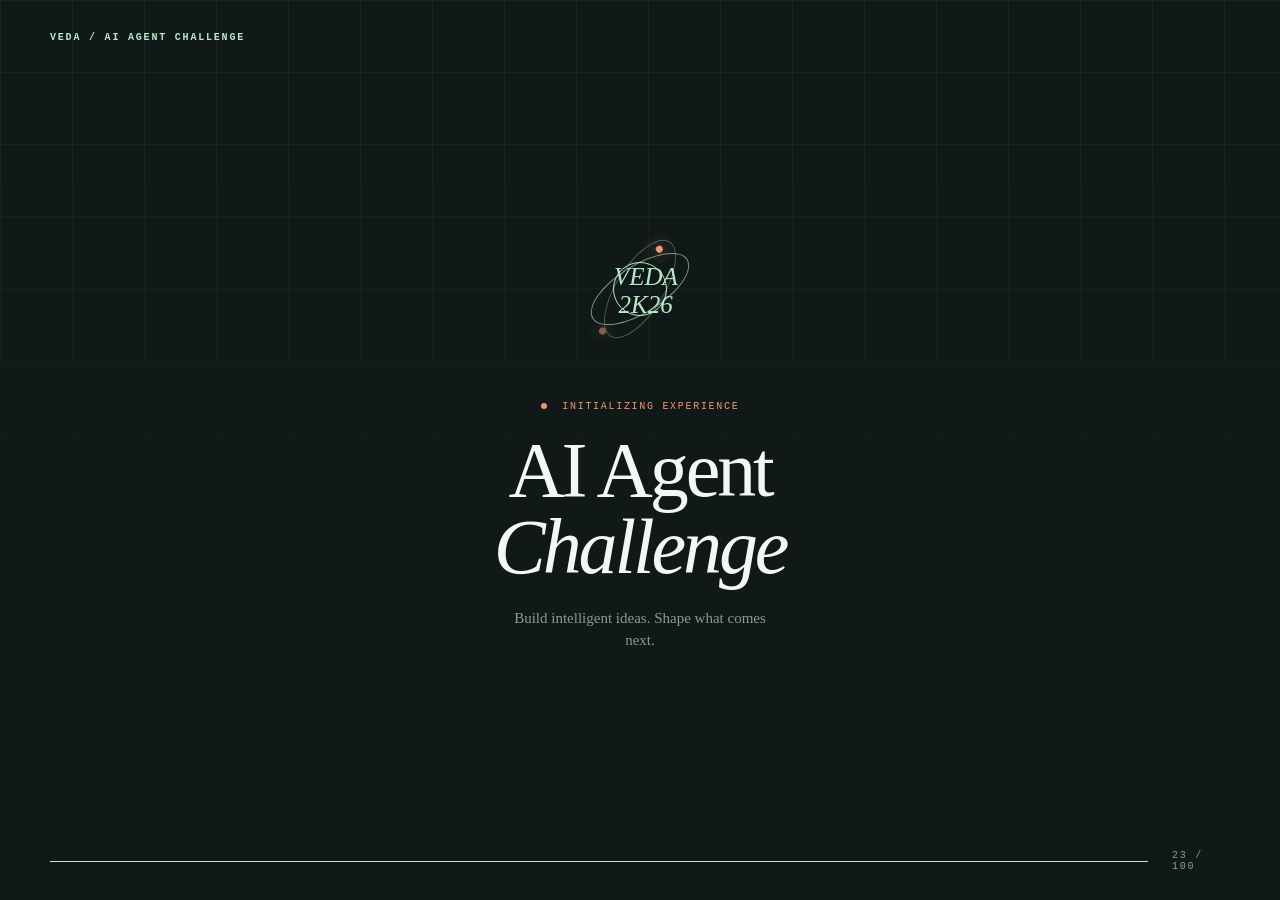
==== frontend/main.html @ 8b05ad35 "feat: Update problem statement duration to 3 hours and enhance countdown timer functionality - Chang" ====
<!DOCTYPE html>
<html lang="en">
    <head>
    <meta charset="UTF-8" />
    <meta name="viewport" content="width=device-width, initial-scale=1.0" />
    <link rel="stylesheet" href="inner.css" />
    <title>Veda | AI Agent Challenge</title>
    </head>
    <body>
    <main class="loader" aria-label="Loading Veda">
        <div class="loader__topline">
            <span class="loader__eyebrow">VEDA / AI AGENT CHALLENGE</span>
            <!-- <span class="loader__version">VEDA 2K26</span> -->
        </div>

        <section class="loader__content">
            <div class="loader__mark" aria-hidden="true">
                <span class="loader__orbit loader__orbit--one"></span>
                <span class="loader__orbit loader__orbit--two"></span>
                <span class="loader__core">VEDA 2K26</span>
            </div>
            <p class="loader__status"><span></span> Initializing experience</p>
            <h1>AI Agent<br><em>Challenge</em></h1>
            <p class="loader__caption">Build intelligent ideas. Shape what comes next.</p>
        </section>

        <div class="loader__footer">
            <div class="loader__progress" role="progressbar" aria-label="Loading" aria-valuemin="0" aria-valuemax="100" aria-valuenow="0">
                <span></span>
            </div>
            <span class="loader__percent">00 / 100</span>
        </div>
    </main>
    <script>
    const progress = document.querySelector('.loader__progress');
    const progressLabel = document.querySelector('.loader__percent');
    const startedAt = Date.now();
    const duration = 7000;

    const updateProgress = () => {
        const value = Math.min(100, Math.floor(((Date.now() - startedAt) / duration) * 100));
        progress.setAttribute('aria-valuenow', value);
        progressLabel.textContent = `${String(value).padStart(2, '0')} / 100`;
        if (value < 100) requestAnimationFrame(updateProgress);
    };

    updateProgress();
    setTimeout(() => {
        window.location.href = "./index.html";
    }, duration);
</script>
    </body>
</html>
---- frontend/inner.css ----
:root {
  --ink: #101917;
  --muted: #8c9a91;
  --line: rgba(218, 231, 219, 0.18);
  --mint: #b9e7c8;
  --coral: #f29572;
}

* {
  box-sizing: border-box;
}

body {
  margin: 0;
  min-height: 100vh;
  overflow: hidden;
  color: #f4f7f1;
  background: var(--ink);
  font-family: Georgia, 'Times New Roman', serif;
}

body::before {
  position: fixed;
  inset: 0;
  z-index: -1;
  content: '';
  opacity: 0.3;
  background-image: linear-gradient(var(--line) 1px, transparent 1px), linear-gradient(90deg, var(--line) 1px, transparent 1px);
  background-size: 72px 72px;
  mask-image: linear-gradient(to bottom, black, transparent 75%);
}

.loader {
  display: flex;
  flex-direction: column;
  justify-content: space-between;
  width: min(100% - 48px, 1180px);
  min-height: 100vh;
  padding: 32px 0 28px;
  margin: auto;
}

.loader__topline,
.loader__footer {
  display: flex;
  align-items: center;
  justify-content: space-between;
  font-family: 'Courier New', monospace;
  font-size: 10px;
  letter-spacing: 0.18em;
}

.loader__eyebrow {
  color: var(--mint);
  font-weight: bold;
}

.loader__version,
.loader__percent {
  color: var(--muted);
}

.loader__content {
  position: relative;
  align-self: center;
  width: min(100%, 570px);
  padding: 30px 0 48px;
  text-align: center;
  animation: reveal 900ms cubic-bezier(0.22, 1, 0.36, 1) both;
}

.loader__mark {
  position: relative;
  display: grid;
  place-items: center;
  width: 132px;
  height: 132px;
  margin: 0 auto 46px;
}

.loader__core {
  display: grid;
  place-items: center;
  width: 54px;
  height: 54px;
  border: 1px solid var(--mint);
  border-radius: 50%;
  color: var(--mint);
  font-size: 25px;
  font-style: italic;
  animation: breathe 2.6s ease-in-out infinite;
}

.loader__orbit {
  position: absolute;
  width: 112px;
  height: 48px;
  border: 1px solid rgba(185, 231, 200, 0.62);
  border-radius: 50%;
  transform: rotate(-32deg);
  animation: orbit 7s linear infinite;
}

.loader__orbit::after {
  position: absolute;
  top: -4px;
  right: 14px;
  width: 7px;
  height: 7px;
  content: '';
  border-radius: 50%;
  background: var(--coral);
  box-shadow: 0 0 16px rgba(242, 149, 114, 0.8);
}

.loader__orbit--two {
  width: 48px;
  height: 112px;
  transform: rotate(32deg);
  animation-direction: reverse;
  opacity: 0.55;
}

.loader__orbit--two::after {
  top: auto;
  right: auto;
  bottom: -4px;
  left: 10px;
}

.loader__status {
  margin: 0 0 20px;
  color: var(--coral);
  font-family: 'Courier New', monospace;
  font-size: 10px;
  letter-spacing: 0.17em;
  text-transform: uppercase;
}

.loader__status span {
  display: inline-block;
  width: 6px;
  height: 6px;
  margin-right: 8px;
  border-radius: 50%;
  background: var(--coral);
  animation: blink 1.2s ease-in-out infinite;
}

h1 {
  margin: 0;
  color: #f4f7f1;
  font-size: clamp(42px, 7vw, 78px);
  font-weight: normal;
  letter-spacing: -0.04em;
  line-height: 0.98;
}

.loader__caption {
  max-width: 270px;
  margin: 22px auto 0;
  color: var(--muted);
  font-size: 15px;
  line-height: 1.5;
}

.loader__footer {
  gap: 24px;
}

.loader__progress {
  width: 100%;
  height: 1px;
  overflow: hidden;
  background: var(--line);
}

.loader__progress span {
  display: block;
  width: 0;
  height: 100%;
  background: var(--mint);
  animation: loading 3.4s linear forwards;
}

@keyframes loading {
  to { width: 100%; }
}

@keyframes reveal {
  from { opacity: 0; transform: translateY(16px); }
  to { opacity: 1; transform: translateY(0); }
}

@keyframes breathe {
  50% { box-shadow: 0 0 0 10px rgba(185, 231, 200, 0.04); }
}

@keyframes orbit {
  to { transform: rotate(328deg); }
}

@keyframes blink {
  50% { opacity: 0.3; }
}

@media (max-width: 560px) {
  .loader {
    width: min(100% - 32px, 1180px);
    padding-top: 22px;
    padding-bottom: 22px;
  }

  .loader__content {
    padding-bottom: 28px;
  }

  .loader__mark {
    margin-bottom: 34px;
  }

  h1 {
    font-size: clamp(40px, 13vw, 60px);
  }
}

@media (prefers-reduced-motion: reduce) {
  *,
  *::before,
  *::after {
    animation-duration: 0.01ms !important;
    animation-iteration-count: 1 !important;
  }
}
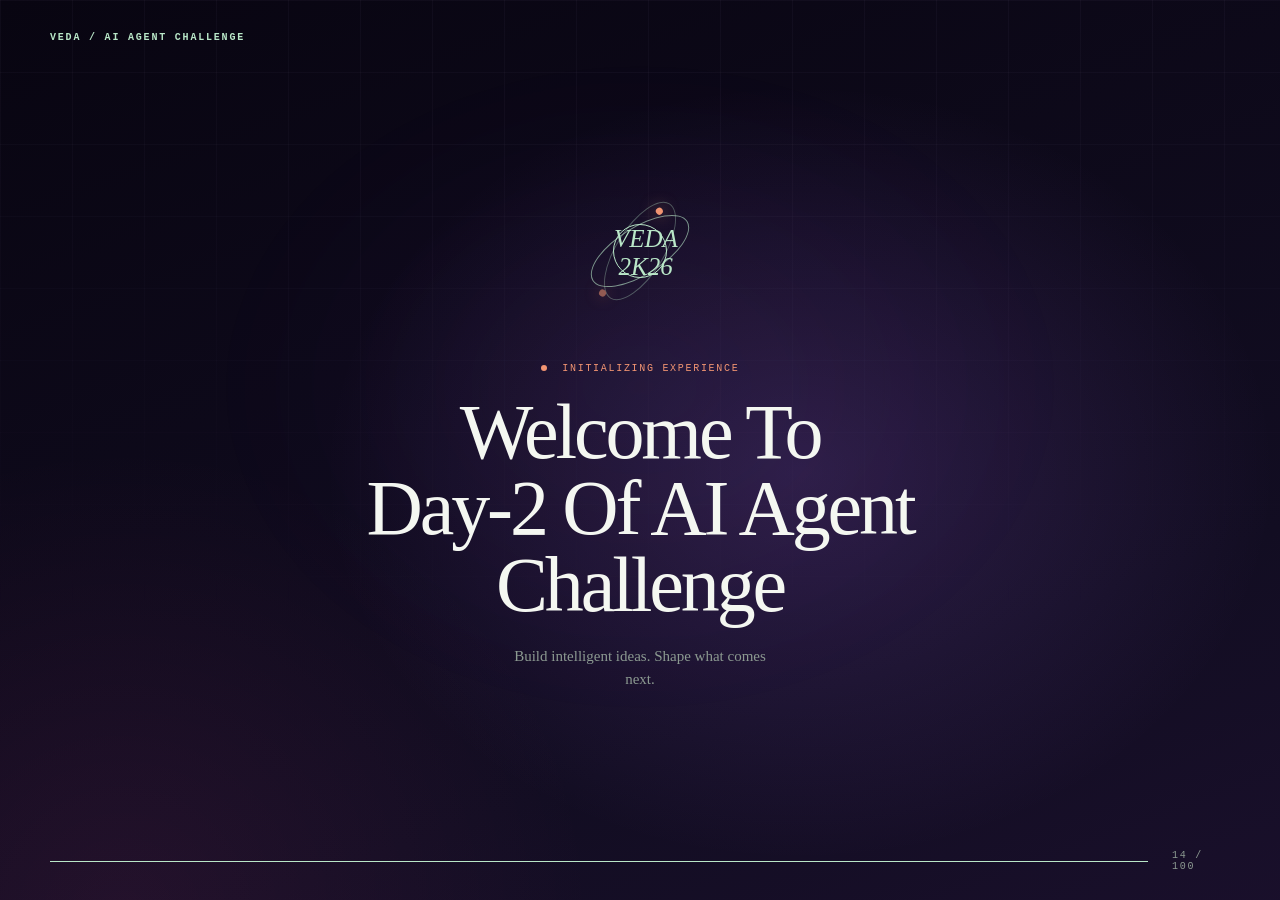
==== commit 2534a04d: "Update VEDA challenge content and styling" ====
--- a/frontend/main.html
+++ b/frontend/main.html
@@ -12,7 +12,7 @@
             <span class="loader__eyebrow">VEDA / AI AGENT CHALLENGE</span>
             <!-- <span class="loader__version">VEDA 2K26</span> -->
         </div>
-
+ 
         <section class="loader__content">
             <div class="loader__mark" aria-hidden="true">
                 <span class="loader__orbit loader__orbit--one"></span>
@@ -20,7 +20,7 @@
                 <span class="loader__core">VEDA 2K26</span>
             </div>
             <p class="loader__status"><span></span> Initializing experience</p>
-            <h1>AI Agent<br><em>Challenge</em></h1>
+            <h1> Welcome To <br> Day-2  Of AI Agent Challenge</em></h1>
             <p class="loader__caption">Build intelligent ideas. Shape what comes next.</p>
         </section>
 
@@ -35,15 +35,15 @@
     const progress = document.querySelector('.loader__progress');
     const progressLabel = document.querySelector('.loader__percent');
     const startedAt = Date.now();
-    const duration = 7000;
-
+    const duration = 15000;
+    
     const updateProgress = () => {
         const value = Math.min(100, Math.floor(((Date.now() - startedAt) / duration) * 100));
         progress.setAttribute('aria-valuenow', value);
         progressLabel.textContent = `${String(value).padStart(2, '0')} / 100`;
         if (value < 100) requestAnimationFrame(updateProgress);
     };
-
+    
     updateProgress();
     setTimeout(() => {
         window.location.href = "./index.html";
--- a/frontend/inner.css
+++ b/frontend/inner.css
@@ -1,7 +1,7 @@
 :root {
-  --ink: #101917;
+  --ink: #120d22;
   --muted: #8c9a91;
-  --line: rgba(218, 231, 219, 0.18);
+  --line: rgba(226, 211, 255, 0.12);
   --mint: #b9e7c8;
   --coral: #f29572;
 }
@@ -15,7 +15,12 @@
   min-height: 100vh;
   overflow: hidden;
   color: #f4f7f1;
-  background: var(--ink);
+  background:
+    radial-gradient(ellipse at 50% 42%, rgba(177, 112, 255, 0.18), transparent 42%),
+    radial-gradient(circle at 8% 85%, rgba(255, 77, 168, 0.08), transparent 28%),
+    linear-gradient(160deg, #080511 0%, var(--ink) 52%, #241338 100%);
+  background-size: 125% 125%, 120% 120%, 140% 140%;
+  animation: projector-drift 14s ease-in-out infinite alternate;
   font-family: Georgia, 'Times New Roman', serif;
 }
 
@@ -30,6 +35,18 @@
   mask-image: linear-gradient(to bottom, black, transparent 75%);
 }
 
+body::after {
+  position: fixed;
+  inset: -20%;
+  z-index: -1;
+  content: '';
+  pointer-events: none;
+  opacity: 0.28;
+  background: radial-gradient(ellipse at 50% 45%, rgba(177, 112, 255, 0.15), transparent 36%);
+  filter: blur(22px);
+  animation: projector-glow 9s ease-in-out infinite alternate;
+}
+
 .loader {
   display: flex;
   flex-direction: column;
@@ -187,6 +204,16 @@
   to { width: 100%; }
 }
 
+@keyframes projector-drift {
+  from { background-position: 42% 38%, 8% 85%, 0% 50%; }
+  to { background-position: 58% 62%, 18% 72%, 100% 50%; }
+}
+
+@keyframes projector-glow {
+  from { transform: scale(0.92) translate(-2%, 1%); opacity: 0.18; }
+  to { transform: scale(1.08) translate(2%, -1%); opacity: 0.34; }
+}
+
 @keyframes reveal {
   from { opacity: 0; transform: translateY(16px); }
   to { opacity: 1; transform: translateY(0); }
